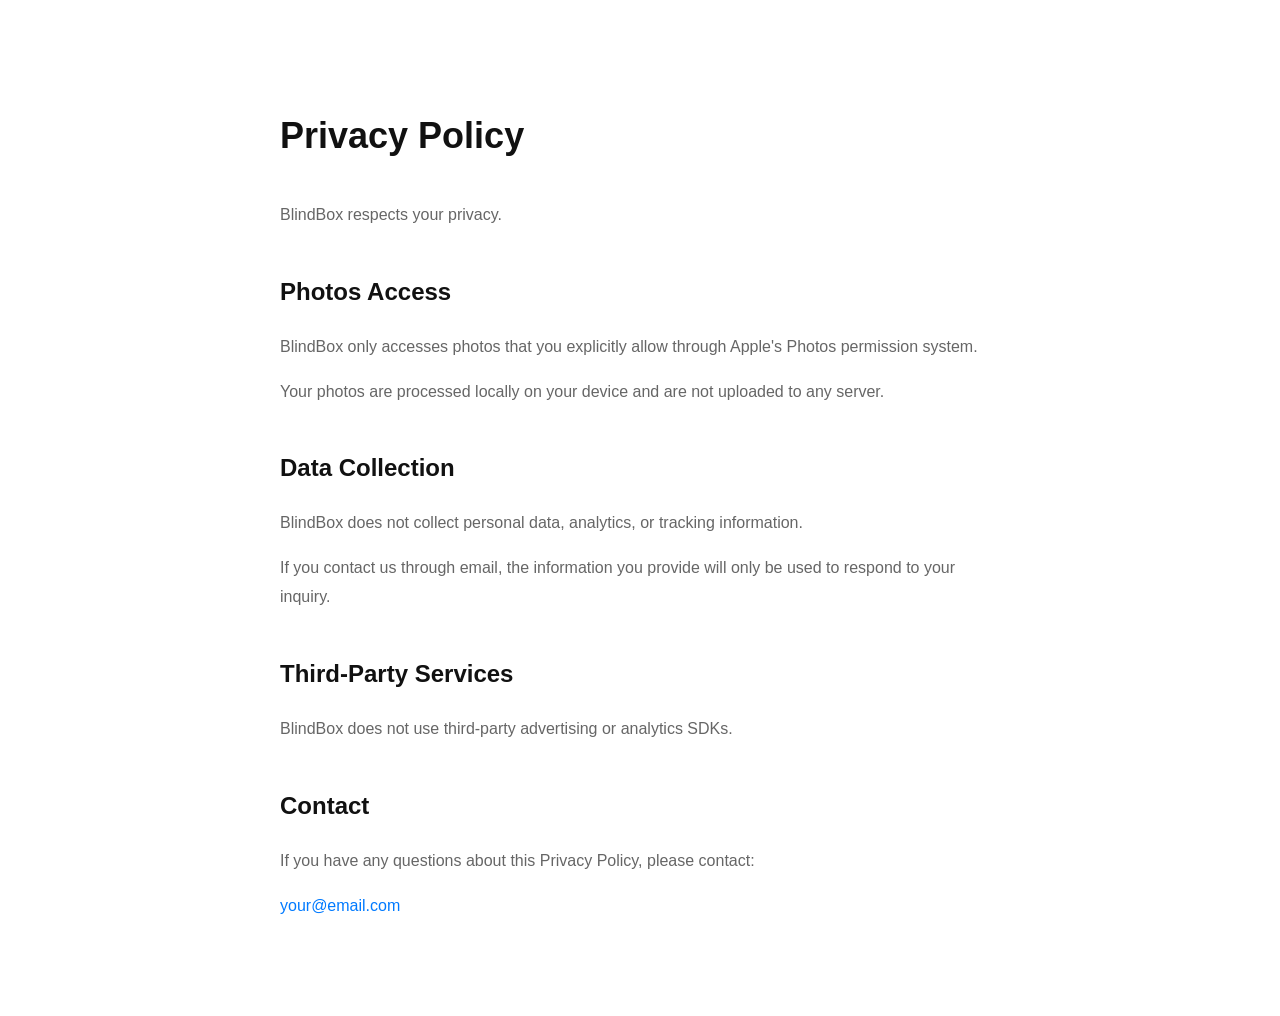
==== privacy.html @ 7f1a0f85 "Create privacy.html" ====
<!DOCTYPE html>
<html lang="en">
<head>
    <meta charset="UTF-8">
    <meta name="viewport" content="width=device-width, initial-scale=1.0">
    <title>Privacy Policy</title>

    <style>
        body {
            font-family: -apple-system, BlinkMacSystemFont, sans-serif;
            background: #ffffff;
            color: #111111;
            max-width: 720px;
            margin: 0 auto;
            padding: 80px 24px;
            line-height: 1.8;
        }

        h1 {
            font-size: 36px;
            margin-bottom: 32px;
        }

        h2 {
            margin-top: 40px;
            font-size: 24px;
        }

        p {
            color: #666666;
        }

        a {
            color: #007AFF;
            text-decoration: none;
        }
    </style>
</head>
<body>

<h1>Privacy Policy</h1>

<p>
BlindBox respects your privacy.
</p>

<h2>Photos Access</h2>

<p>
BlindBox only accesses photos that you explicitly allow through Apple's Photos permission system.
</p>

<p>
Your photos are processed locally on your device and are not uploaded to any server.
</p>

<h2>Data Collection</h2>

<p>
BlindBox does not collect personal data, analytics, or tracking information.
</p>

<p>
If you contact us through email, the information you provide will only be used to respond to your inquiry.
</p>

<h2>Third-Party Services</h2>

<p>
BlindBox does not use third-party advertising or analytics SDKs.
</p>

<h2>Contact</h2>

<p>
If you have any questions about this Privacy Policy, please contact:
</p>

<p>
<a href="mailto:your@email.com">your@email.com</a>
</p>

</body>
</html>
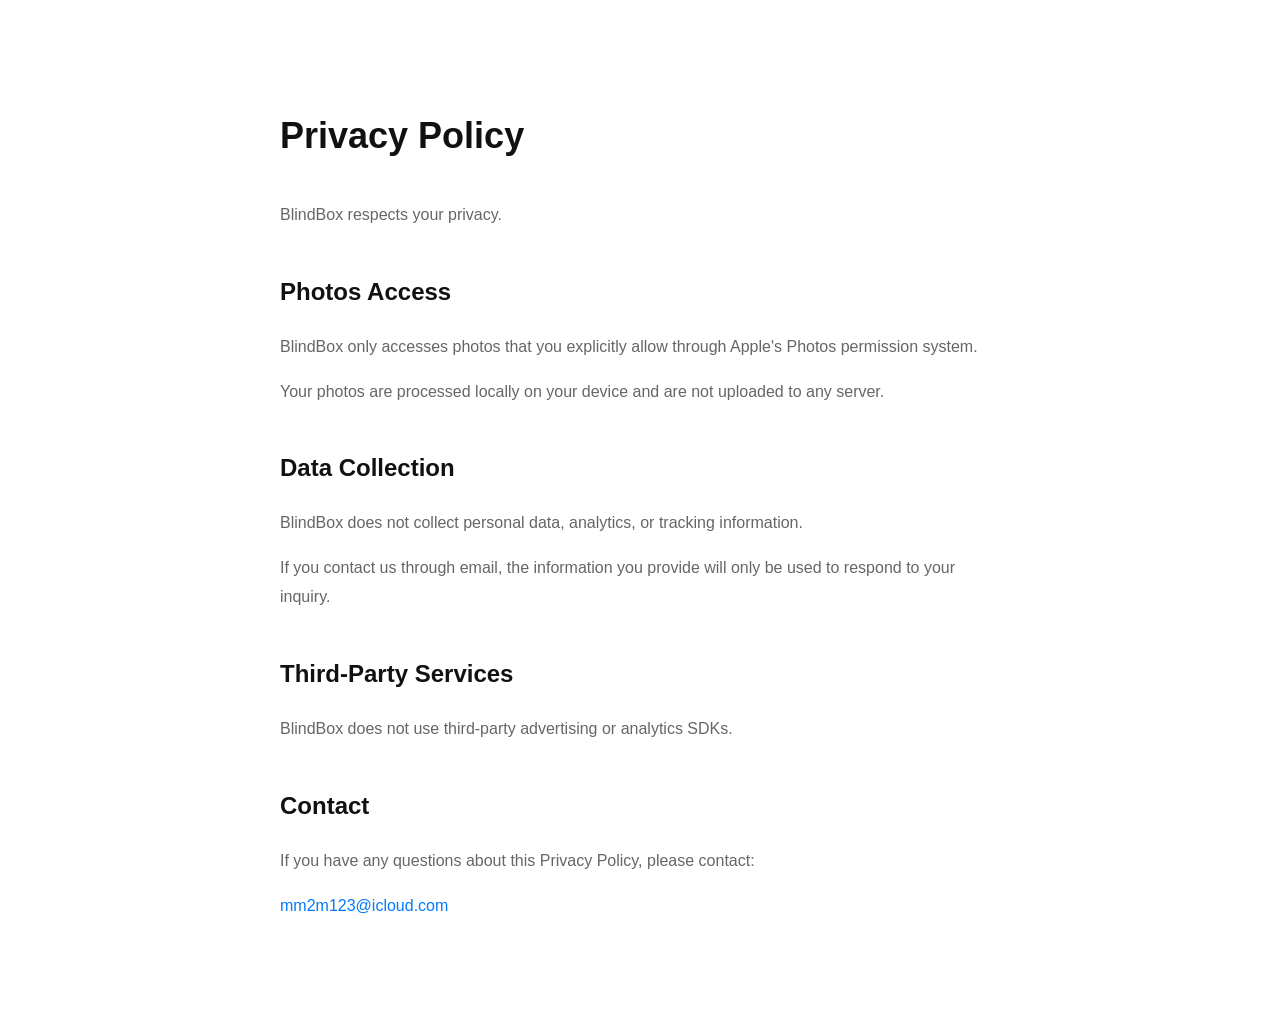
==== commit 19cf6260: "Update privacy.html" ====
--- a/privacy.html
+++ b/privacy.html
@@ -77,7 +77,7 @@
 </p>
 
 <p>
-<a href="mailto:your@email.com">your@email.com</a>
+<a href="mailto:mm2m123@icloud.com">mm2m123@icloud.com</a>
 </p>
 
 </body>
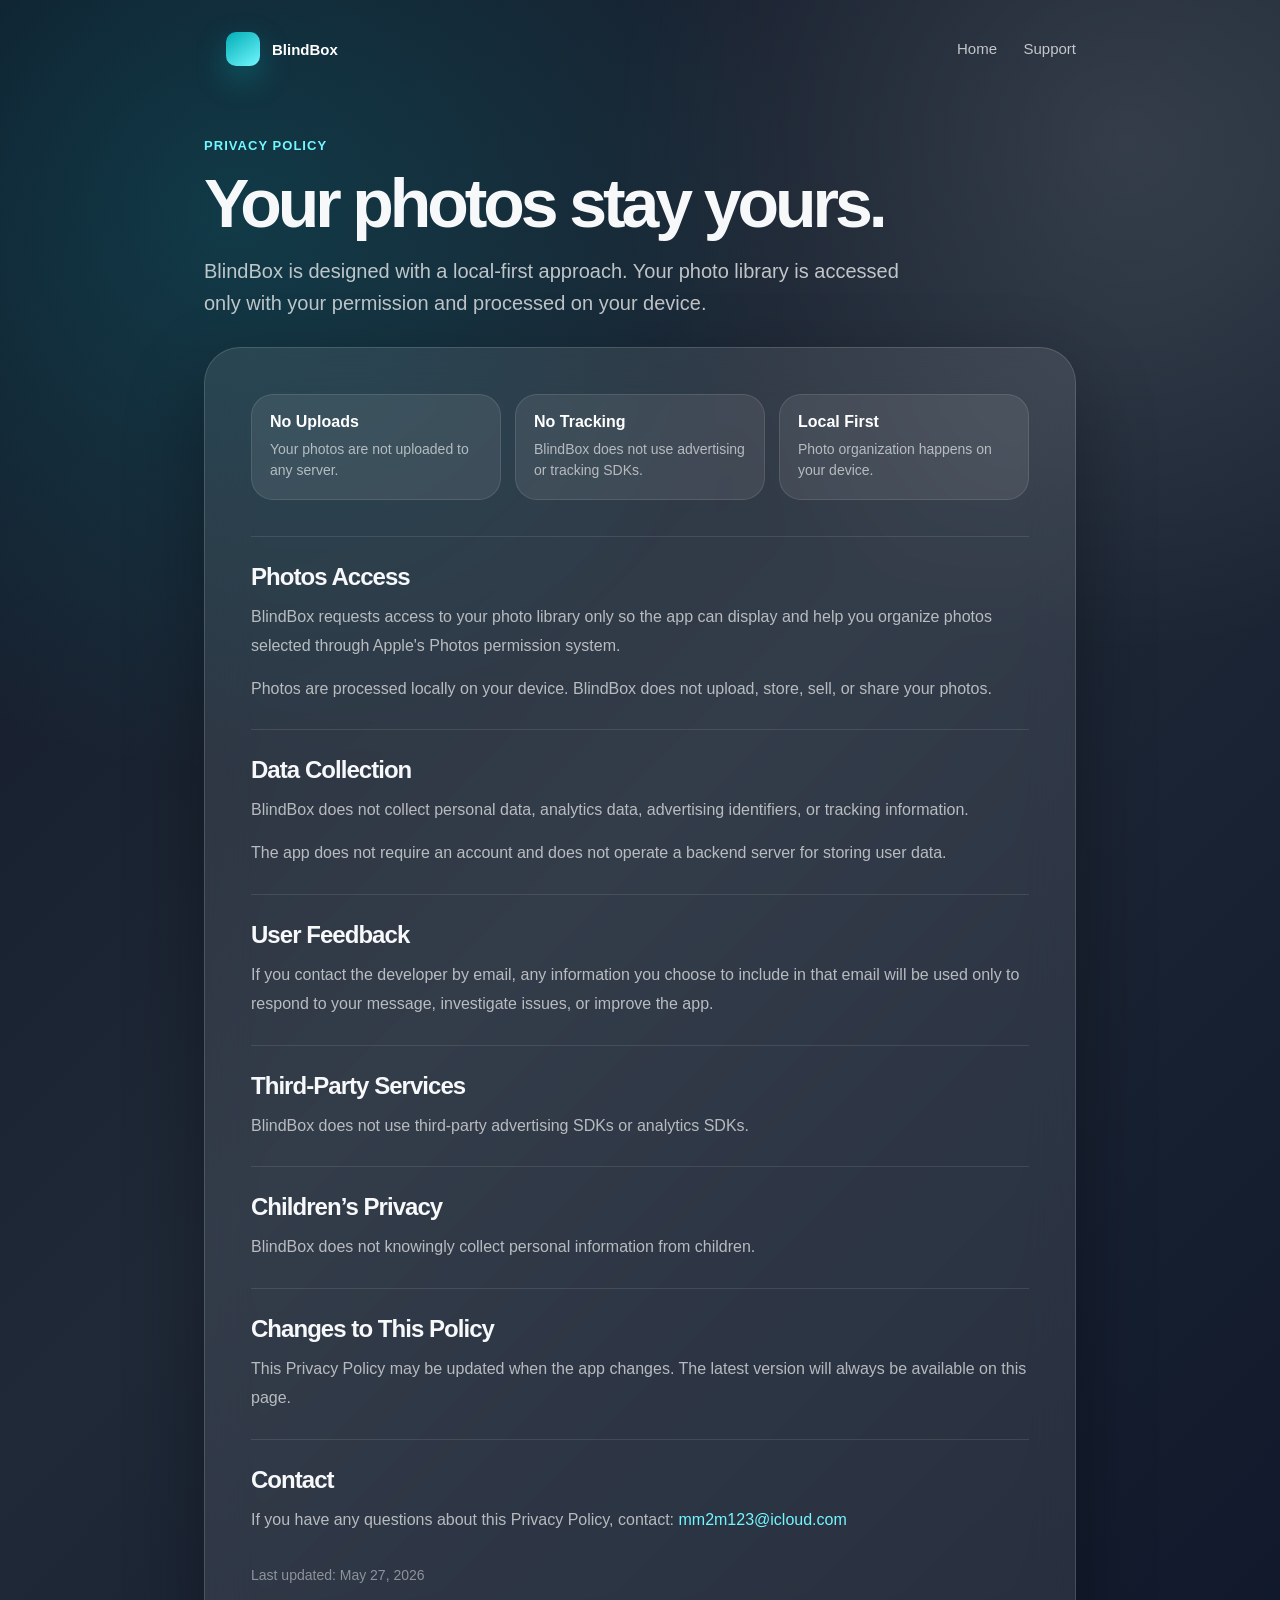
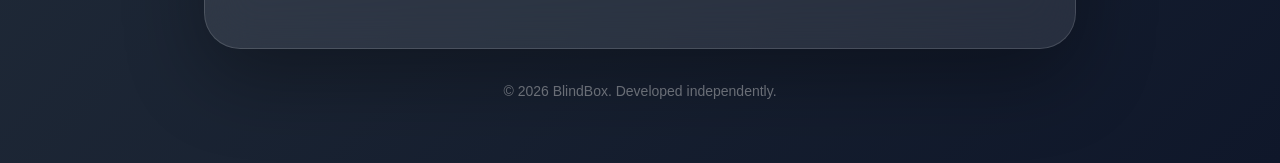
==== commit 71f02243: "Update privacy.html" ====
--- a/privacy.html
+++ b/privacy.html
@@ -1,84 +1,273 @@
 <!DOCTYPE html>
 <html lang="en">
 <head>
-    <meta charset="UTF-8">
-    <meta name="viewport" content="width=device-width, initial-scale=1.0">
-    <title>Privacy Policy</title>
-
-    <style>
-        body {
-            font-family: -apple-system, BlinkMacSystemFont, sans-serif;
-            background: #ffffff;
-            color: #111111;
-            max-width: 720px;
-            margin: 0 auto;
-            padding: 80px 24px;
-            line-height: 1.8;
-        }
-
-        h1 {
-            font-size: 36px;
-            margin-bottom: 32px;
-        }
-
-        h2 {
-            margin-top: 40px;
-            font-size: 24px;
-        }
-
-        p {
-            color: #666666;
-        }
-
-        a {
-            color: #007AFF;
-            text-decoration: none;
-        }
-    </style>
+  <meta charset="UTF-8" />
+  <meta name="viewport" content="width=device-width, initial-scale=1.0" />
+  <title>BlindBox Privacy Policy</title>
+  <style>
+    * { box-sizing: border-box; }
+
+    body {
+      margin: 0;
+      min-height: 100vh;
+      font-family: -apple-system, BlinkMacSystemFont, "SF Pro Display", "Helvetica Neue", Arial, sans-serif;
+      color: #f7f8fa;
+      background:
+        radial-gradient(circle at 18% 12%, rgba(0, 173, 181, 0.2), transparent 30%),
+        radial-gradient(circle at 88% 8%, rgba(255, 255, 255, 0.1), transparent 26%),
+        linear-gradient(135deg, #111827 0%, #1f2937 48%, #0f172a 100%);
+    }
+
+    .page {
+      max-width: 920px;
+      margin: 0 auto;
+      padding: 32px 24px 64px;
+    }
+
+    nav {
+      display: flex;
+      justify-content: space-between;
+      align-items: center;
+      margin-bottom: 72px;
+    }
+
+    .brand {
+      display: flex;
+      align-items: center;
+      gap: 12px;
+      color: #fff;
+      text-decoration: none;
+      font-weight: 700;
+    }
+
+    .icon {
+      width: 34px;
+      height: 34px;
+      border-radius: 10px;
+      background: linear-gradient(145deg, #00adb5, #73f7ff);
+      box-shadow: 0 12px 30px rgba(0, 173, 181, 0.35);
+    }
+
+    nav a {
+      color: rgba(255,255,255,0.72);
+      text-decoration: none;
+      margin-left: 22px;
+      font-size: 15px;
+    }
+
+    .hero {
+      margin-bottom: 28px;
+    }
+
+    .eyebrow {
+      color: #73f7ff;
+      font-weight: 800;
+      font-size: 13px;
+      letter-spacing: 0.08em;
+      text-transform: uppercase;
+      margin-bottom: 16px;
+    }
+
+    h1 {
+      font-size: clamp(42px, 7vw, 68px);
+      line-height: 1;
+      letter-spacing: -0.06em;
+      margin: 0 0 18px;
+    }
+
+    .lead {
+      color: rgba(255,255,255,0.72);
+      font-size: 20px;
+      line-height: 1.6;
+      max-width: 720px;
+      margin: 0;
+    }
+
+    .content {
+      padding: clamp(24px, 5vw, 46px);
+      border-radius: 36px;
+      background: rgba(255,255,255,0.09);
+      border: 1px solid rgba(255,255,255,0.14);
+      box-shadow: 0 30px 80px rgba(0,0,0,0.32);
+      backdrop-filter: blur(24px);
+    }
+
+    .summary {
+      display: grid;
+      grid-template-columns: repeat(3, 1fr);
+      gap: 14px;
+      margin-bottom: 36px;
+    }
+
+    .summary-card {
+      padding: 18px;
+      border-radius: 22px;
+      background: rgba(255,255,255,0.08);
+      border: 1px solid rgba(255,255,255,0.11);
+    }
+
+    .summary-card strong {
+      display: block;
+      margin-bottom: 8px;
+      color: #fff;
+    }
+
+    .summary-card span {
+      color: rgba(255,255,255,0.62);
+      font-size: 14px;
+      line-height: 1.5;
+    }
+
+    section {
+      padding-top: 26px;
+      margin-top: 26px;
+      border-top: 1px solid rgba(255,255,255,0.1);
+    }
+
+    h2 {
+      margin: 0 0 12px;
+      font-size: 24px;
+      letter-spacing: -0.04em;
+    }
+
+    p {
+      color: rgba(255,255,255,0.66);
+      line-height: 1.8;
+      margin: 0 0 14px;
+    }
+
+    a {
+      color: #73f7ff;
+      text-decoration: none;
+    }
+
+    .updated {
+      margin-top: 28px;
+      color: rgba(255,255,255,0.46);
+      font-size: 14px;
+    }
+
+    footer {
+      margin-top: 34px;
+      color: rgba(255,255,255,0.42);
+      font-size: 14px;
+      text-align: center;
+    }
+
+    @media (max-width: 760px) {
+      nav { margin-bottom: 46px; }
+      nav a { margin-left: 14px; }
+      .summary { grid-template-columns: 1fr; }
+    }
+  </style>
 </head>
 <body>
-
-<h1>Privacy Policy</h1>
-
-<p>
-BlindBox respects your privacy.
-</p>
-
-<h2>Photos Access</h2>
-
-<p>
-BlindBox only accesses photos that you explicitly allow through Apple's Photos permission system.
-</p>
-
-<p>
-Your photos are processed locally on your device and are not uploaded to any server.
-</p>
-
-<h2>Data Collection</h2>
-
-<p>
-BlindBox does not collect personal data, analytics, or tracking information.
-</p>
-
-<p>
-If you contact us through email, the information you provide will only be used to respond to your inquiry.
-</p>
-
-<h2>Third-Party Services</h2>
-
-<p>
-BlindBox does not use third-party advertising or analytics SDKs.
-</p>
-
-<h2>Contact</h2>
-
-<p>
-If you have any questions about this Privacy Policy, please contact:
-</p>
-
-<p>
-<a href="mailto:mm2m123@icloud.com">mm2m123@icloud.com</a>
-</p>
-
+  <main class="page">
+    <nav>
+      <a class="brand" href="index.html">
+        <div class="icon"></div>
+        <span>BlindBox</span>
+      </a>
+      <div>
+        <a href="index.html">Home</a>
+        <a href="support.html">Support</a>
+      </div>
+    </nav>
+
+    <div class="hero">
+      <div class="eyebrow">Privacy Policy</div>
+      <h1>Your photos stay yours.</h1>
+      <p class="lead">
+        BlindBox is designed with a local-first approach. Your photo library is accessed only
+        with your permission and processed on your device.
+      </p>
+    </div>
+
+    <article class="content">
+      <div class="summary">
+        <div class="summary-card">
+          <strong>No Uploads</strong>
+          <span>Your photos are not uploaded to any server.</span>
+        </div>
+        <div class="summary-card">
+          <strong>No Tracking</strong>
+          <span>BlindBox does not use advertising or tracking SDKs.</span>
+        </div>
+        <div class="summary-card">
+          <strong>Local First</strong>
+          <span>Photo organization happens on your device.</span>
+        </div>
+      </div>
+
+      <section>
+        <h2>Photos Access</h2>
+        <p>
+          BlindBox requests access to your photo library only so the app can display and help
+          you organize photos selected through Apple's Photos permission system.
+        </p>
+        <p>
+          Photos are processed locally on your device. BlindBox does not upload, store, sell,
+          or share your photos.
+        </p>
+      </section>
+
+      <section>
+        <h2>Data Collection</h2>
+        <p>
+          BlindBox does not collect personal data, analytics data, advertising identifiers,
+          or tracking information.
+        </p>
+        <p>
+          The app does not require an account and does not operate a backend server for storing
+          user data.
+        </p>
+      </section>
+
+      <section>
+        <h2>User Feedback</h2>
+        <p>
+          If you contact the developer by email, any information you choose to include in that
+          email will be used only to respond to your message, investigate issues, or improve
+          the app.
+        </p>
+      </section>
+
+      <section>
+        <h2>Third-Party Services</h2>
+        <p>
+          BlindBox does not use third-party advertising SDKs or analytics SDKs.
+        </p>
+      </section>
+
+      <section>
+        <h2>Children’s Privacy</h2>
+        <p>
+          BlindBox does not knowingly collect personal information from children.
+        </p>
+      </section>
+
+      <section>
+        <h2>Changes to This Policy</h2>
+        <p>
+          This Privacy Policy may be updated when the app changes. The latest version will
+          always be available on this page.
+        </p>
+      </section>
+
+      <section>
+        <h2>Contact</h2>
+        <p>
+          If you have any questions about this Privacy Policy, contact:
+          <a href="mm2m123@icloud.com">mm2m123@icloud.com</a>
+        </p>
+      </section>
+
+      <p class="updated">Last updated: May 27, 2026</p>
+    </article>
+
+    <footer>
+      © 2026 BlindBox. Developed independently.
+    </footer>
+  </main>
 </body>
 </html>
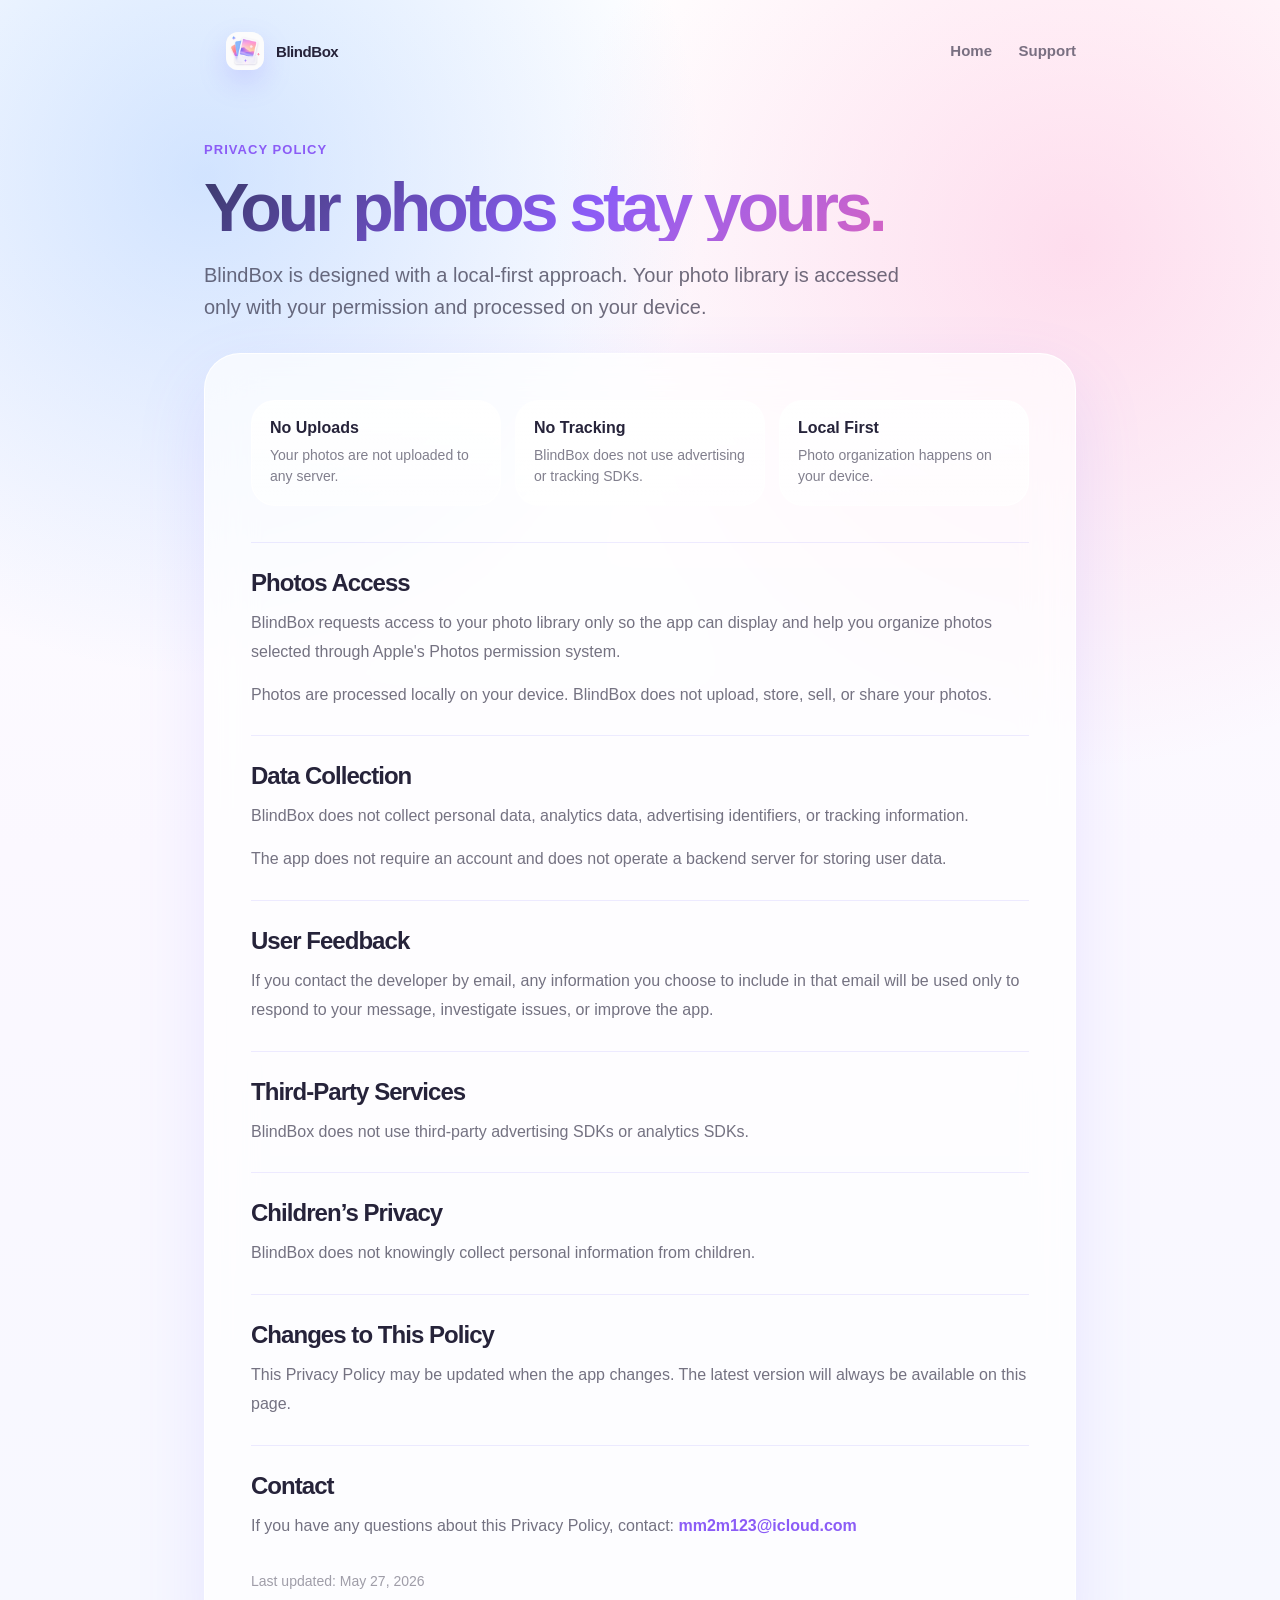
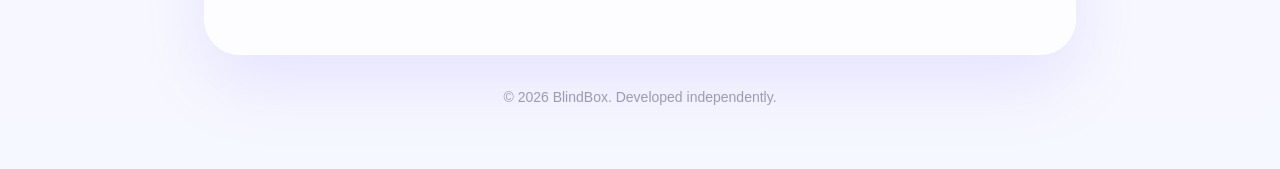
==== commit 332a4354: "Update privacy.html" ====
--- a/privacy.html
+++ b/privacy.html
@@ -4,6 +4,7 @@
   <meta charset="UTF-8" />
   <meta name="viewport" content="width=device-width, initial-scale=1.0" />
   <title>BlindBox Privacy Policy</title>
+  <link rel="icon" type="image/png" href="blindboxicon.png" />
   <style>
     * { box-sizing: border-box; }
 
@@ -11,11 +12,11 @@
       margin: 0;
       min-height: 100vh;
       font-family: -apple-system, BlinkMacSystemFont, "SF Pro Display", "Helvetica Neue", Arial, sans-serif;
-      color: #f7f8fa;
+      color: #26233a;
       background:
-        radial-gradient(circle at 18% 12%, rgba(0, 173, 181, 0.2), transparent 30%),
-        radial-gradient(circle at 88% 8%, rgba(255, 255, 255, 0.1), transparent 26%),
-        linear-gradient(135deg, #111827 0%, #1f2937 48%, #0f172a 100%);
+        radial-gradient(circle at 16% 10%, rgba(106, 167, 255, 0.3), transparent 26%),
+        radial-gradient(circle at 84% 14%, rgba(255, 119, 181, 0.24), transparent 28%),
+        linear-gradient(180deg, #ffffff 0%, #fbf8ff 48%, #f6f8ff 100%);
     }
 
     .page {
@@ -35,32 +36,30 @@
       display: flex;
       align-items: center;
       gap: 12px;
-      color: #fff;
+      color: #26233a;
       text-decoration: none;
-      font-weight: 700;
+      font-weight: 800;
+      letter-spacing: -0.03em;
     }
 
     .icon {
-      width: 34px;
-      height: 34px;
-      border-radius: 10px;
-      background: linear-gradient(145deg, #00adb5, #73f7ff);
-      box-shadow: 0 12px 30px rgba(0, 173, 181, 0.35);
+      width: 38px;
+      height: 38px;
+      border-radius: 12px;
+      object-fit: cover;
+      box-shadow: 0 12px 28px rgba(133, 117, 255, 0.22);
     }
 
     nav a {
-      color: rgba(255,255,255,0.72);
+      color: rgba(38, 35, 58, 0.62);
       text-decoration: none;
       margin-left: 22px;
       font-size: 15px;
-    }
-
-    .hero {
-      margin-bottom: 28px;
+      font-weight: 600;
     }
 
     .eyebrow {
-      color: #73f7ff;
+      color: #8b5cf6;
       font-weight: 800;
       font-size: 13px;
       letter-spacing: 0.08em;
@@ -73,22 +72,25 @@
       line-height: 1;
       letter-spacing: -0.06em;
       margin: 0 0 18px;
+      background: linear-gradient(135deg, #3b3a6d, #8b5cf6 45%, #ff6aa8);
+      -webkit-background-clip: text;
+      color: transparent;
     }
 
     .lead {
-      color: rgba(255,255,255,0.72);
+      color: rgba(38, 35, 58, 0.66);
       font-size: 20px;
       line-height: 1.6;
       max-width: 720px;
-      margin: 0;
+      margin: 0 0 30px;
     }
 
     .content {
       padding: clamp(24px, 5vw, 46px);
       border-radius: 36px;
-      background: rgba(255,255,255,0.09);
-      border: 1px solid rgba(255,255,255,0.14);
-      box-shadow: 0 30px 80px rgba(0,0,0,0.32);
+      background: rgba(255,255,255,0.68);
+      border: 1px solid rgba(255,255,255,0.95);
+      box-shadow: 0 28px 70px rgba(126, 108, 255, 0.14);
       backdrop-filter: blur(24px);
     }
 
@@ -101,19 +103,19 @@
 
     .summary-card {
       padding: 18px;
-      border-radius: 22px;
-      background: rgba(255,255,255,0.08);
-      border: 1px solid rgba(255,255,255,0.11);
+      border-radius: 24px;
+      background: linear-gradient(180deg, rgba(255,255,255,0.88), rgba(255,255,255,0.58));
+      border: 1px solid rgba(255,255,255,0.92);
     }
 
     .summary-card strong {
       display: block;
       margin-bottom: 8px;
-      color: #fff;
+      color: #26233a;
     }
 
     .summary-card span {
-      color: rgba(255,255,255,0.62);
+      color: rgba(38, 35, 58, 0.58);
       font-size: 14px;
       line-height: 1.5;
     }
@@ -121,7 +123,7 @@
     section {
       padding-top: 26px;
       margin-top: 26px;
-      border-top: 1px solid rgba(255,255,255,0.1);
+      border-top: 1px solid rgba(126, 108, 255, 0.13);
     }
 
     h2 {
@@ -131,25 +133,26 @@
     }
 
     p {
-      color: rgba(255,255,255,0.66);
+      color: rgba(38, 35, 58, 0.64);
       line-height: 1.8;
       margin: 0 0 14px;
     }
 
     a {
-      color: #73f7ff;
+      color: #8b5cf6;
       text-decoration: none;
+      font-weight: 700;
     }
 
     .updated {
       margin-top: 28px;
-      color: rgba(255,255,255,0.46);
+      color: rgba(38, 35, 58, 0.44);
       font-size: 14px;
     }
 
     footer {
       margin-top: 34px;
-      color: rgba(255,255,255,0.42);
+      color: rgba(38, 35, 58, 0.42);
       font-size: 14px;
       text-align: center;
     }
@@ -165,7 +168,7 @@
   <main class="page">
     <nav>
       <a class="brand" href="index.html">
-        <div class="icon"></div>
+        <img class="icon" src="blindboxicon.png" alt="BlindBox Icon" />
         <span>BlindBox</span>
       </a>
       <div>
@@ -258,16 +261,14 @@
         <h2>Contact</h2>
         <p>
           If you have any questions about this Privacy Policy, contact:
-          <a href="mm2m123@icloud.com">mm2m123@icloud.com</a>
+          <a href="mailto:mm2m123@icloud.com">mm2m123@icloud.com</a>
         </p>
       </section>
 
       <p class="updated">Last updated: May 27, 2026</p>
     </article>
 
-    <footer>
-      © 2026 BlindBox. Developed independently.
-    </footer>
+    <footer>© 2026 BlindBox. Developed independently.</footer>
   </main>
 </body>
 </html>
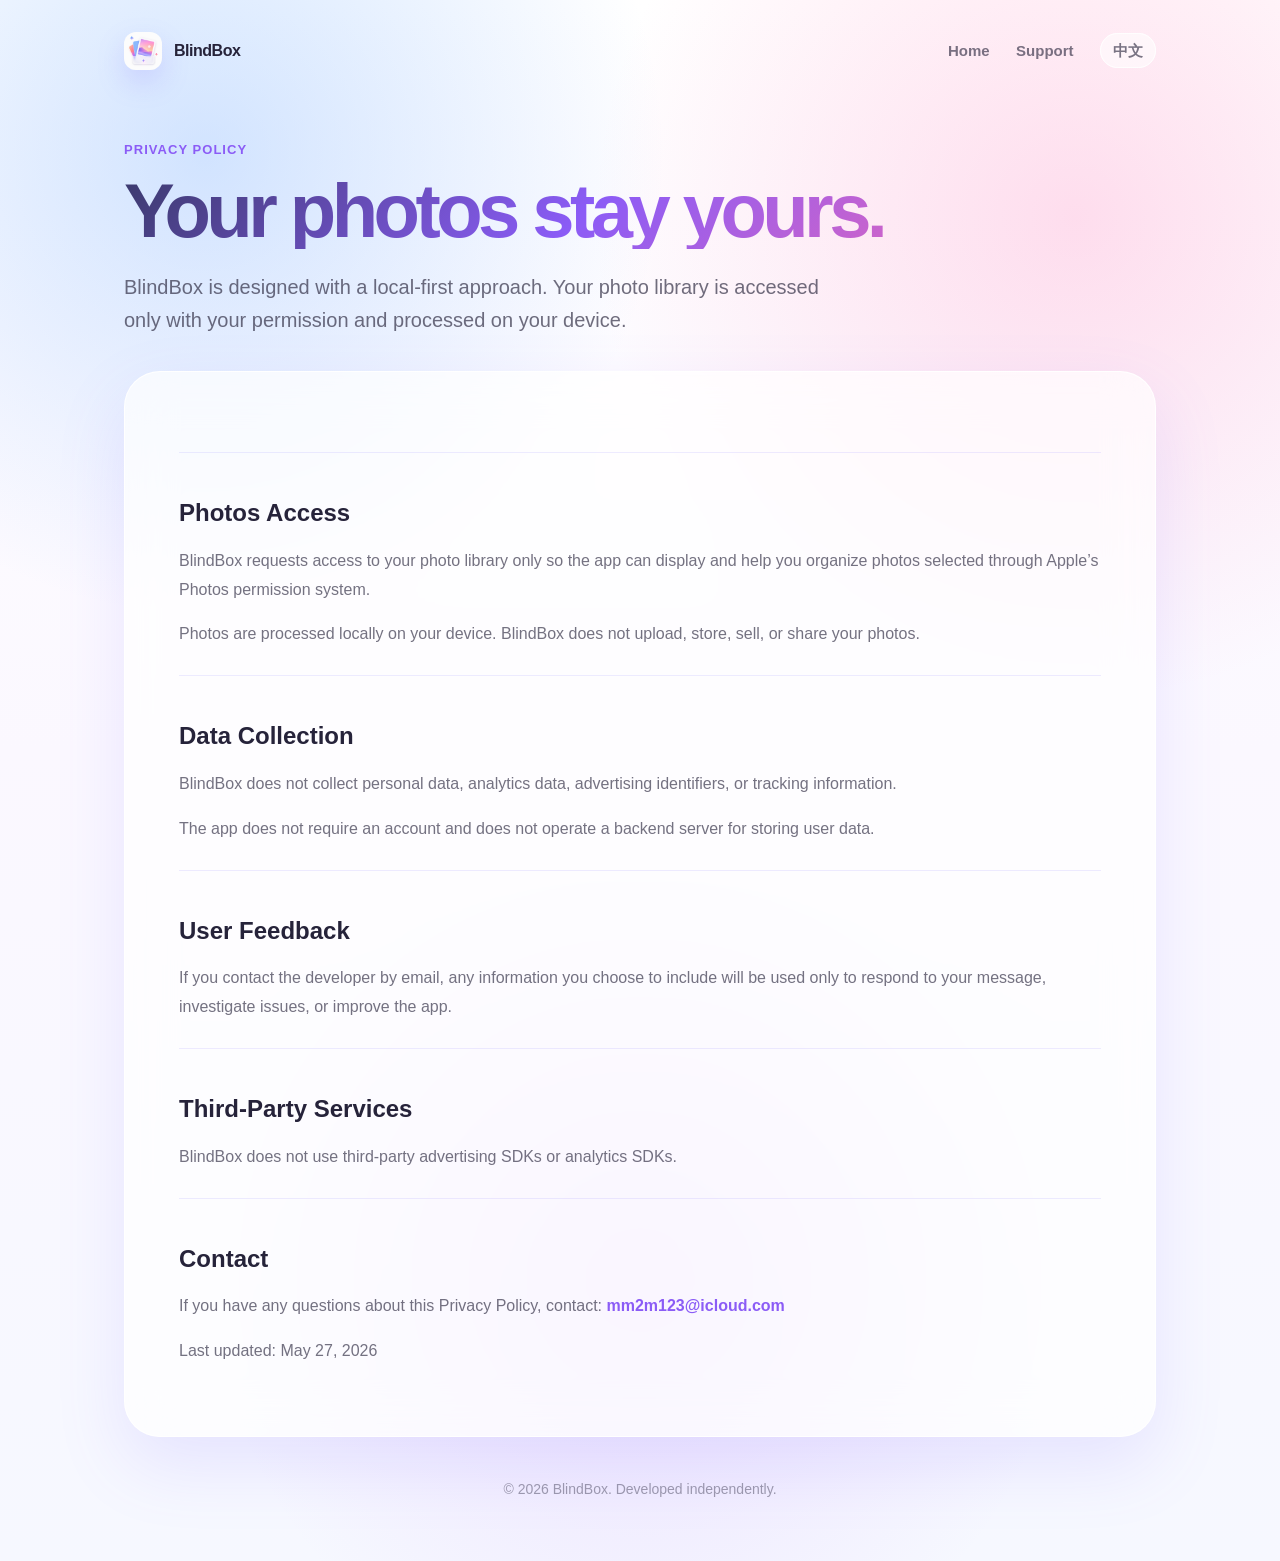
==== commit e14164d0: "**模块**： **修改内容**： **修改人**：ZYC" ====
--- a/privacy.html
+++ b/privacy.html
@@ -5,164 +5,7 @@
   <meta name="viewport" content="width=device-width, initial-scale=1.0" />
   <title>BlindBox Privacy Policy</title>
   <link rel="icon" type="image/png" href="blindboxicon.png" />
-  <style>
-    * { box-sizing: border-box; }
-
-    body {
-      margin: 0;
-      min-height: 100vh;
-      font-family: -apple-system, BlinkMacSystemFont, "SF Pro Display", "Helvetica Neue", Arial, sans-serif;
-      color: #26233a;
-      background:
-        radial-gradient(circle at 16% 10%, rgba(106, 167, 255, 0.3), transparent 26%),
-        radial-gradient(circle at 84% 14%, rgba(255, 119, 181, 0.24), transparent 28%),
-        linear-gradient(180deg, #ffffff 0%, #fbf8ff 48%, #f6f8ff 100%);
-    }
-
-    .page {
-      max-width: 920px;
-      margin: 0 auto;
-      padding: 32px 24px 64px;
-    }
-
-    nav {
-      display: flex;
-      justify-content: space-between;
-      align-items: center;
-      margin-bottom: 72px;
-    }
-
-    .brand {
-      display: flex;
-      align-items: center;
-      gap: 12px;
-      color: #26233a;
-      text-decoration: none;
-      font-weight: 800;
-      letter-spacing: -0.03em;
-    }
-
-    .icon {
-      width: 38px;
-      height: 38px;
-      border-radius: 12px;
-      object-fit: cover;
-      box-shadow: 0 12px 28px rgba(133, 117, 255, 0.22);
-    }
-
-    nav a {
-      color: rgba(38, 35, 58, 0.62);
-      text-decoration: none;
-      margin-left: 22px;
-      font-size: 15px;
-      font-weight: 600;
-    }
-
-    .eyebrow {
-      color: #8b5cf6;
-      font-weight: 800;
-      font-size: 13px;
-      letter-spacing: 0.08em;
-      text-transform: uppercase;
-      margin-bottom: 16px;
-    }
-
-    h1 {
-      font-size: clamp(42px, 7vw, 68px);
-      line-height: 1;
-      letter-spacing: -0.06em;
-      margin: 0 0 18px;
-      background: linear-gradient(135deg, #3b3a6d, #8b5cf6 45%, #ff6aa8);
-      -webkit-background-clip: text;
-      color: transparent;
-    }
-
-    .lead {
-      color: rgba(38, 35, 58, 0.66);
-      font-size: 20px;
-      line-height: 1.6;
-      max-width: 720px;
-      margin: 0 0 30px;
-    }
-
-    .content {
-      padding: clamp(24px, 5vw, 46px);
-      border-radius: 36px;
-      background: rgba(255,255,255,0.68);
-      border: 1px solid rgba(255,255,255,0.95);
-      box-shadow: 0 28px 70px rgba(126, 108, 255, 0.14);
-      backdrop-filter: blur(24px);
-    }
-
-    .summary {
-      display: grid;
-      grid-template-columns: repeat(3, 1fr);
-      gap: 14px;
-      margin-bottom: 36px;
-    }
-
-    .summary-card {
-      padding: 18px;
-      border-radius: 24px;
-      background: linear-gradient(180deg, rgba(255,255,255,0.88), rgba(255,255,255,0.58));
-      border: 1px solid rgba(255,255,255,0.92);
-    }
-
-    .summary-card strong {
-      display: block;
-      margin-bottom: 8px;
-      color: #26233a;
-    }
-
-    .summary-card span {
-      color: rgba(38, 35, 58, 0.58);
-      font-size: 14px;
-      line-height: 1.5;
-    }
-
-    section {
-      padding-top: 26px;
-      margin-top: 26px;
-      border-top: 1px solid rgba(126, 108, 255, 0.13);
-    }
-
-    h2 {
-      margin: 0 0 12px;
-      font-size: 24px;
-      letter-spacing: -0.04em;
-    }
-
-    p {
-      color: rgba(38, 35, 58, 0.64);
-      line-height: 1.8;
-      margin: 0 0 14px;
-    }
-
-    a {
-      color: #8b5cf6;
-      text-decoration: none;
-      font-weight: 700;
-    }
-
-    .updated {
-      margin-top: 28px;
-      color: rgba(38, 35, 58, 0.44);
-      font-size: 14px;
-    }
-
-    footer {
-      margin-top: 34px;
-      color: rgba(38, 35, 58, 0.42);
-      font-size: 14px;
-      text-align: center;
-    }
-
-    @media (max-width: 760px) {
-      nav { margin-bottom: 46px; }
-      nav a { margin-left: 14px; }
-      .summary { grid-template-columns: 1fr; }
-    }
-  </style>
+  <link rel="stylesheet" href="style.css" />
 </head>
 <body>
   <main class="page">
@@ -171,104 +14,52 @@
         <img class="icon" src="blindboxicon.png" alt="BlindBox Icon" />
         <span>BlindBox</span>
       </a>
-      <div>
+      <div class="nav-links">
         <a href="index.html">Home</a>
         <a href="support.html">Support</a>
+        <a class="lang" href="zh/privacy.html">中文</a>
       </div>
     </nav>
 
-    <div class="hero">
-      <div class="eyebrow">Privacy Policy</div>
-      <h1>Your photos stay yours.</h1>
-      <p class="lead">
-        BlindBox is designed with a local-first approach. Your photo library is accessed only
-        with your permission and processed on your device.
-      </p>
-    </div>
+    <div class="eyebrow">Privacy Policy</div>
+    <h1>Your photos stay yours.</h1>
+    <p class="lead">
+      BlindBox is designed with a local-first approach. Your photo library is accessed only
+      with your permission and processed on your device.
+    </p>
 
     <article class="content">
-      <div class="summary">
-        <div class="summary-card">
-          <strong>No Uploads</strong>
-          <span>Your photos are not uploaded to any server.</span>
-        </div>
-        <div class="summary-card">
-          <strong>No Tracking</strong>
-          <span>BlindBox does not use advertising or tracking SDKs.</span>
-        </div>
-        <div class="summary-card">
-          <strong>Local First</strong>
-          <span>Photo organization happens on your device.</span>
-        </div>
-      </div>
-
       <section>
         <h2>Photos Access</h2>
-        <p>
-          BlindBox requests access to your photo library only so the app can display and help
-          you organize photos selected through Apple's Photos permission system.
-        </p>
-        <p>
-          Photos are processed locally on your device. BlindBox does not upload, store, sell,
-          or share your photos.
-        </p>
+        <p>BlindBox requests access to your photo library only so the app can display and help you organize photos selected through Apple’s Photos permission system.</p>
+        <p>Photos are processed locally on your device. BlindBox does not upload, store, sell, or share your photos.</p>
       </section>
 
       <section>
         <h2>Data Collection</h2>
-        <p>
-          BlindBox does not collect personal data, analytics data, advertising identifiers,
-          or tracking information.
-        </p>
-        <p>
-          The app does not require an account and does not operate a backend server for storing
-          user data.
-        </p>
+        <p>BlindBox does not collect personal data, analytics data, advertising identifiers, or tracking information.</p>
+        <p>The app does not require an account and does not operate a backend server for storing user data.</p>
       </section>
 
       <section>
         <h2>User Feedback</h2>
-        <p>
-          If you contact the developer by email, any information you choose to include in that
-          email will be used only to respond to your message, investigate issues, or improve
-          the app.
-        </p>
+        <p>If you contact the developer by email, any information you choose to include will be used only to respond to your message, investigate issues, or improve the app.</p>
       </section>
 
       <section>
         <h2>Third-Party Services</h2>
-        <p>
-          BlindBox does not use third-party advertising SDKs or analytics SDKs.
-        </p>
-      </section>
-
-      <section>
-        <h2>Children’s Privacy</h2>
-        <p>
-          BlindBox does not knowingly collect personal information from children.
-        </p>
-      </section>
-
-      <section>
-        <h2>Changes to This Policy</h2>
-        <p>
-          This Privacy Policy may be updated when the app changes. The latest version will
-          always be available on this page.
-        </p>
+        <p>BlindBox does not use third-party advertising SDKs or analytics SDKs.</p>
       </section>
 
       <section>
         <h2>Contact</h2>
-        <p>
-          If you have any questions about this Privacy Policy, contact:
-          <a href="mailto:mm2m123@icloud.com">mm2m123@icloud.com</a>
-        </p>
+        <p>If you have any questions about this Privacy Policy, contact: <a href="mailto:mm2m123@icloud.com">mm2m123@icloud.com</a></p>
       </section>
 
-      <p class="updated">Last updated: May 27, 2026</p>
+      <p>Last updated: May 27, 2026</p>
     </article>
 
     <footer>© 2026 BlindBox. Developed independently.</footer>
   </main>
 </body>
-</html>
+</html>
--- a/style.css
+++ b/style.css
@@ -0,0 +1,218 @@
+* { box-sizing: border-box; }
+
+body {
+  margin: 0;
+  min-height: 100vh;
+  font-family: -apple-system, BlinkMacSystemFont, "SF Pro Display", "Helvetica Neue", Arial, sans-serif;
+  color: #26233a;
+  background:
+    radial-gradient(circle at 16% 10%, rgba(106, 167, 255, 0.3), transparent 26%),
+    radial-gradient(circle at 84% 14%, rgba(255, 119, 181, 0.24), transparent 28%),
+    radial-gradient(circle at 50% 82%, rgba(181, 108, 255, 0.16), transparent 30%),
+    linear-gradient(180deg, #ffffff 0%, #fbf8ff 48%, #f6f8ff 100%);
+}
+
+.page {
+  max-width: 1080px;
+  margin: 0 auto;
+  padding: 32px 24px 64px;
+}
+
+nav {
+  display: flex;
+  justify-content: space-between;
+  align-items: center;
+  margin-bottom: 72px;
+}
+
+.brand {
+  display: flex;
+  align-items: center;
+  gap: 12px;
+  color: #26233a;
+  text-decoration: none;
+  font-weight: 800;
+  letter-spacing: -0.03em;
+}
+
+.icon {
+  width: 38px;
+  height: 38px;
+  border-radius: 12px;
+  object-fit: cover;
+  box-shadow: 0 12px 28px rgba(133, 117, 255, 0.22);
+}
+
+.nav-links a,
+nav a.lang {
+  color: rgba(38, 35, 58, 0.62);
+  text-decoration: none;
+  margin-left: 22px;
+  font-size: 15px;
+  font-weight: 700;
+}
+
+.lang {
+  padding: 8px 12px;
+  border-radius: 999px;
+  background: rgba(255,255,255,0.58);
+  border: 1px solid rgba(255,255,255,0.9);
+}
+
+.eyebrow {
+  color: #8b5cf6;
+  font-weight: 800;
+  font-size: 13px;
+  letter-spacing: 0.08em;
+  text-transform: uppercase;
+  margin-bottom: 16px;
+}
+
+h1 {
+  font-size: clamp(42px, 7vw, 76px);
+  line-height: 1;
+  letter-spacing: -0.06em;
+  margin: 0 0 22px;
+  background: linear-gradient(135deg, #3b3a6d, #8b5cf6 45%, #ff6aa8);
+  -webkit-background-clip: text;
+  color: transparent;
+}
+
+.lead {
+  color: rgba(38, 35, 58, 0.66);
+  font-size: 20px;
+  line-height: 1.65;
+  max-width: 700px;
+  margin: 0 0 34px;
+}
+
+.hero {
+  display: grid;
+  grid-template-columns: 1.05fr 0.95fr;
+  gap: 56px;
+  align-items: center;
+}
+
+.actions {
+  display: flex;
+  flex-wrap: wrap;
+  gap: 14px;
+}
+
+.button {
+  display: inline-flex;
+  align-items: center;
+  justify-content: center;
+  height: 50px;
+  padding: 0 22px;
+  border-radius: 999px;
+  text-decoration: none;
+  font-weight: 800;
+  font-size: 15px;
+}
+
+.primary {
+  color: white;
+  background: linear-gradient(135deg, #7c8cff, #b56cff, #ff72a8);
+  box-shadow: 0 18px 36px rgba(139, 92, 246, 0.24);
+}
+
+.secondary {
+  color: #5f55a5;
+  background: rgba(255,255,255,0.68);
+  border: 1px solid rgba(255,255,255,0.9);
+  backdrop-filter: blur(22px);
+}
+
+.visual {
+  position: relative;
+  height: 420px;
+  display: flex;
+  align-items: center;
+  justify-content: center;
+}
+
+.icon-large {
+  width: 310px;
+  height: 310px;
+  border-radius: 68px;
+  object-fit: cover;
+  box-shadow: 0 34px 80px rgba(133, 117, 255, 0.24);
+}
+
+.panel,
+.content {
+  padding: clamp(28px, 5vw, 54px);
+  border-radius: 36px;
+  background: rgba(255,255,255,0.68);
+  border: 1px solid rgba(255,255,255,0.95);
+  box-shadow: 0 28px 70px rgba(126, 108, 255, 0.14);
+  backdrop-filter: blur(24px);
+}
+
+.cards {
+  display: grid;
+  grid-template-columns: repeat(3, 1fr);
+  gap: 18px;
+  margin-top: 72px;
+}
+
+.card {
+  padding: 24px;
+  border-radius: 26px;
+  background: linear-gradient(180deg, rgba(255,255,255,0.88), rgba(255,255,255,0.58));
+  border: 1px solid rgba(255,255,255,0.92);
+  margin-top: 18px;
+}
+
+.card h3,
+.card h2 {
+  margin: 0 0 10px;
+  letter-spacing: -0.03em;
+}
+
+.card p,
+.content p,
+.panel p,
+li {
+  color: rgba(38, 35, 58, 0.64);
+  line-height: 1.8;
+}
+
+section {
+  padding-top: 26px;
+  margin-top: 26px;
+  border-top: 1px solid rgba(126, 108, 255, 0.13);
+}
+
+a {
+  color: #8b5cf6;
+  text-decoration: none;
+  font-weight: 700;
+}
+
+.mail {
+  display: inline-flex;
+  margin-top: 16px;
+  padding: 13px 18px;
+  border-radius: 999px;
+  color: white;
+  background: linear-gradient(135deg, #7c8cff, #b56cff, #ff72a8);
+  box-shadow: 0 16px 34px rgba(139, 92, 246, 0.22);
+}
+
+footer {
+  margin-top: 44px;
+  color: rgba(38, 35, 58, 0.42);
+  font-size: 14px;
+  text-align: center;
+}
+
+@media (max-width: 820px) {
+  nav { margin-bottom: 46px; }
+  .hero { grid-template-columns: 1fr; }
+  .visual { height: 340px; }
+  .icon-large { width: 250px; height: 250px; border-radius: 54px; }
+  .cards { grid-template-columns: 1fr; margin-top: 48px; }
+  .nav-links a, nav a.lang { margin-left: 12px; }
+}
